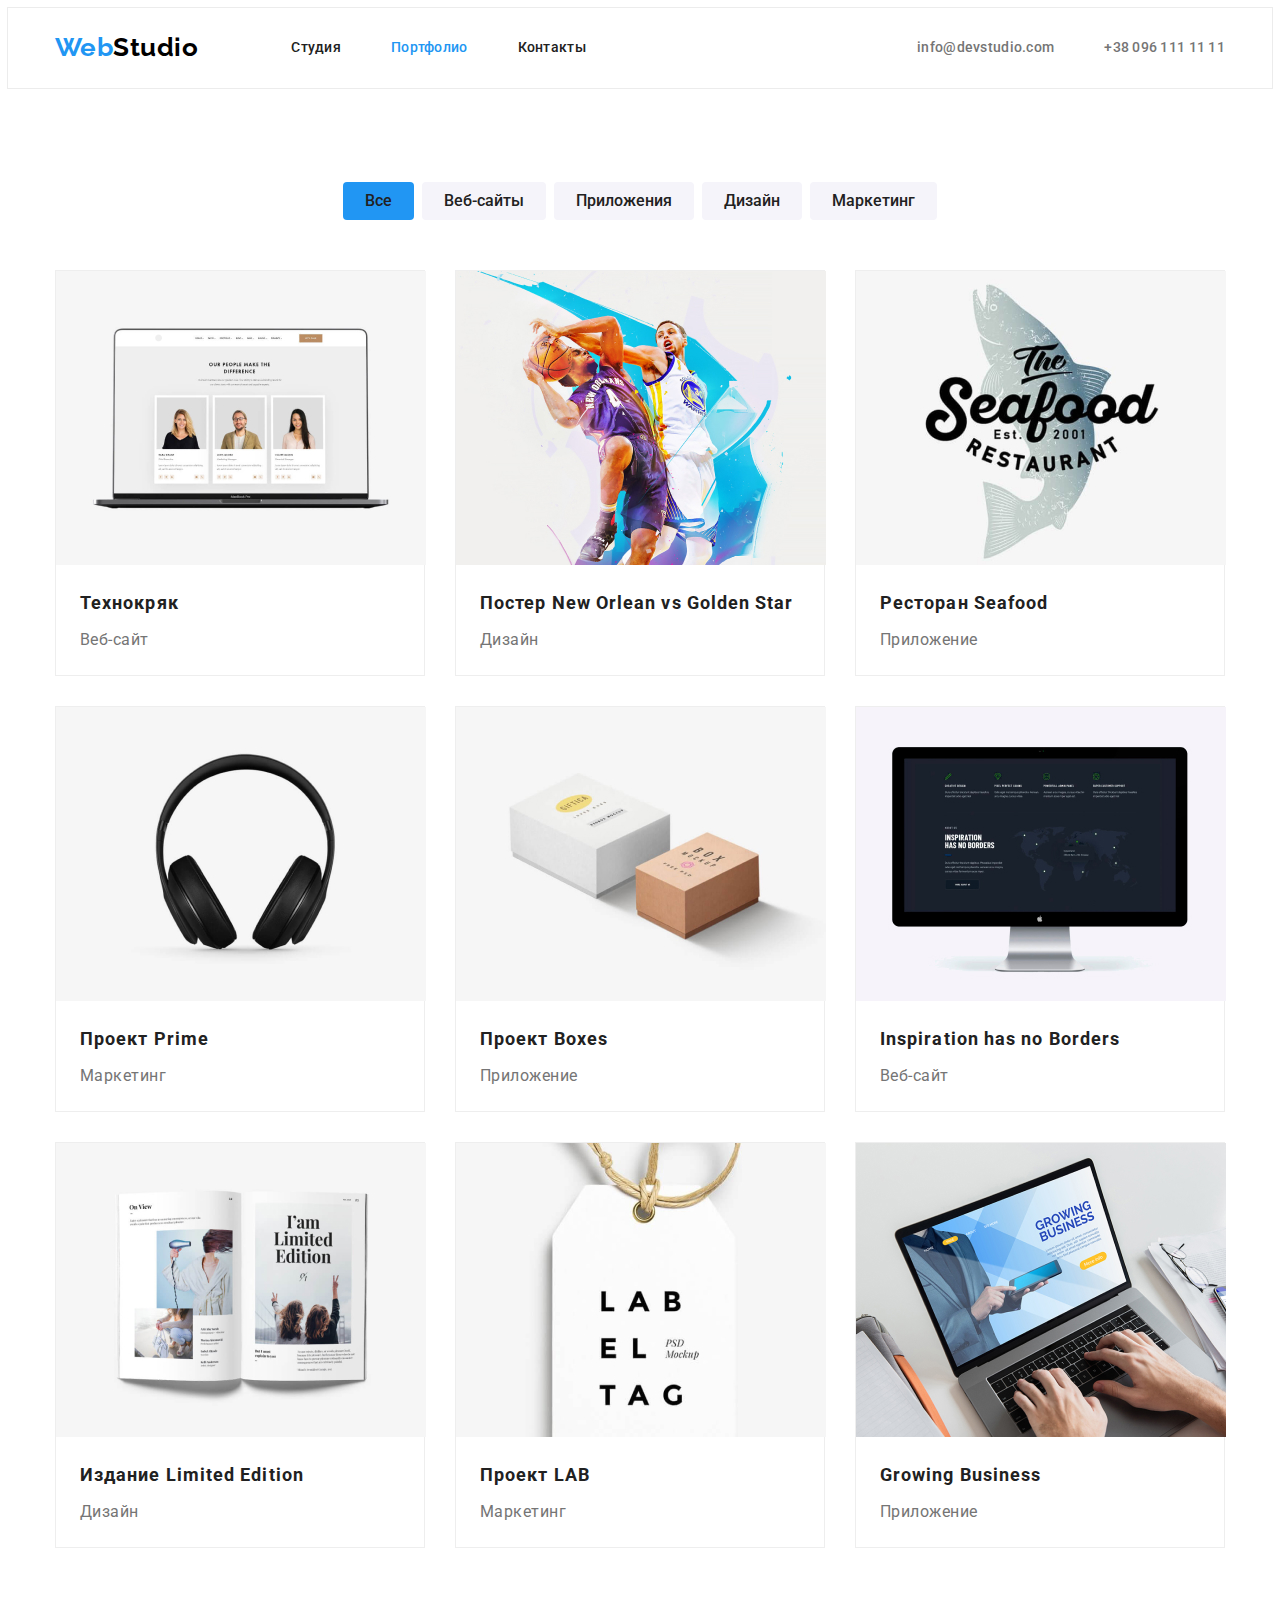
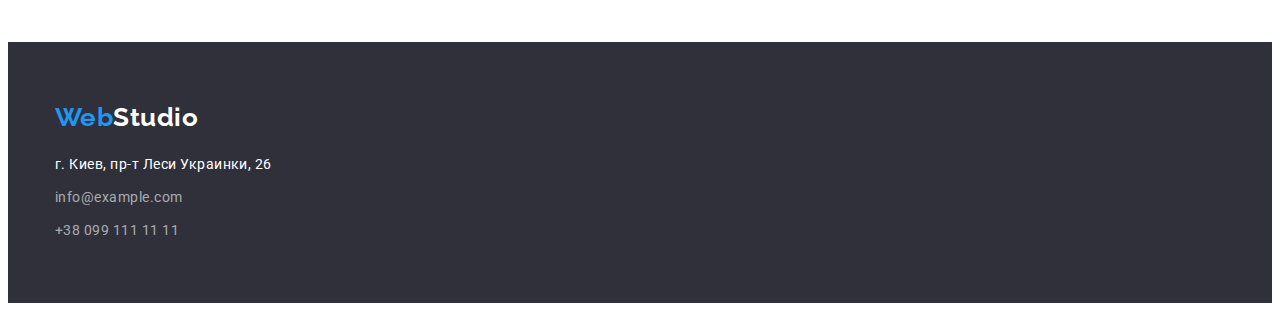
==== portfolio.html @ f33a7b60 "Initial commit" ====
<!DOCTYPE html>
<html lang="ru">

<head>
    <meta charset="UTF-8">
    <meta http-equiv="X-UA-Compatible" content="IE=edge">
    <meta name="viewport" content="width=device-width, initial-scale=1.0">
    <title>Document</title>
    <link rel="preconnect" href="https://fonts.googleapis.com">
    <link rel="preconnect" href="https://fonts.gstatic.com" crossorigin>
    <link href="https://fonts.googleapis.com/css2?family=Raleway:wght@700&family=Roboto:wght@400;500;700;900&display=swap"
        rel="stylesheet">
    <link rel="stylesheet" href="https://cdnjs.cloudflare.com/ajax/libs/modern-normalize/1.1.0/modern-normalize.min.css"
        integrity="sha512-wpPYUAdjBVSE4KJnH1VR1HeZfpl1ub8YT/NKx4PuQ5NmX2tKuGu6U/JRp5y+Y8XG2tV+wKQpNHVUX03MfMFn9Q=="
        crossorigin="anonymous" referrerpolicy="no-referrer" />
    <link rel="stylesheet" href="./css/styles.css">
</head>

<body>
    <header class="header">
        <div class="container main-nav">
            <nav class="nav">
                <a href="./index.html" class="logo">Web<span class="logo-header">Studio</span></a>
                <ul class="site-nav">
                    <li class="item"><a href="./index.html" class="link">Студия</a></li>
                    <li class="item"><a href="./portfolio.html" class="link current">Портфолио</a></li>
                    <li class="item"><a href="" class="link">Контакты</a></li>
                </ul>
            </nav>
            
            <ul class="contact-nav">
                <li class="item"><a href="mailto:info@devstudio.com" class="link">info@devstudio.com</a></li>
                <li class="item"><a href="tel:+380961111111" class="link">+38 096 111 11 11</a></li>
            </ul>
        </div>  
    </header>

    <main>
            <section class="section filter">
                <div class="container portfolio">
                    <ul class="filter-nav">
                        <li class="item-filter">
                            <button type="button" class="button-filter current">Все</button>
                        </li>
                        <li class="item-filter">
                            <button type="button" class="button-filter">Веб-сайты</button>
                        </li>
                        <li class="item-filter">
                            <button type="button" class="button-filter">Приложения</button>
                        </li>
                        <li class="item-filter">
                            <button type="button" class="button-filter">Дизайн</button>
                        </li>
                        <li class="item-filter">
                            <button type="button" class="button-filter">Маркетинг</button>
                        </li>
                    </ul>
                
                    <ul class="work-examples">
                        <li class="item">
                            <a href="">
                                <img src="./images/Portfolio/technocrack.jpg" alt="Пример сайта" width="370">
                                <div class="examples-name">
                                    <h2 class="examples-title">Технокряк</h2>
                                    <p class="examples-text">Веб-сайт</p>
                                </div>
                            </a>
                        </li>
                        <li class="item">
                            <a href="">
                                <img src="./images/Portfolio/new-orleans-vs-golden-star.jpg" alt="Постер с баскетболистами" width="370">
                                <div class="examples-name">
                                    <h2 class="examples-title">Постер <span lang="en">New Orlean vs Golden Star</span></h2>
                                    <p class="examples-text">Дизайн</p>
                                </div>
                                
                            </a>
                        </li>
                        <li class="item">
                            <a href="">
                                <img src="./images/Portfolio/restaurant-seafood.jpg" alt="Рыбный ресторан (лого)" width="370">
                                <div class="examples-name">
                                    <h2 class="examples-title">Ресторан <span lang="en">Seafood</span></h2>
                                    <p class="examples-text">Приложение</p>
                                </div>
                            </a>
                        </li>
                        <li class="item">
                            <a href="">
                                <img src="./images/Portfolio/project-prime.jpg" alt="Наушники" width="370">
                                <div class="examples-name">
                                    <h2 class="examples-title">Проект <span lang="en">Prime</span></h2>
                                    <p class="examples-text">Маркетинг</p>
                                </div>  
                            </a>
                        </li>
                        <li class="item">
                            <a href="">
                                <img src="./images/Portfolio/boxes-project.jpg" alt="Коробки" width="370">
                                <div class="examples-name">
                                    <h2 class="examples-title">Проект <span lang="en">Boxes</span></h2>
                                    <p class="examples-text">Приложение</p>
                                </div>
                                
                            </a>
                        </li>
                        <li class="item">
                            <a href="">
                                <img src="./images/Portfolio/inspiration-has-no-borders.jpg" alt="Монитор" width="370">
                                <div class="examples-name">
                                    <h2 class="examples-title"><span lang="en">Inspiration has no Borders</span></h2>
                                    <p class="examples-text">Веб-сайт</p>
                                </div>
                                
                            </a>
                        </li>
                        <li class="item">
                            <a href="">
                                <img src="./images/Portfolio/limited-edition.jpg" alt="Журнал" width="370">
                                <div class="examples-name">
                                    <h2 class="examples-title">Издание <span lang="en">Limited Edition</span></h2>
                                    <p class="examples-text">Дизайн</p>
                                </div>
                                
                            </a>
                        </li>
                        <li class="item">
                            <a href="">
                                <img src="./images/Portfolio/lab-project.jpg" alt="Лейбл" width="370">
                                <div class="examples-name">
                                    <h2 class="examples-title">Проект <span lang="en">LAB</span></h2>
                                    <p class="examples-text">Маркетинг</p>
                                </div>
                                
                            </a>
                        </li>
                        <li class="item">
                            <a href="">
                                <img src="./images/Portfolio/growing-business.jpg" alt="Ноутбук" width="370">
                                <div class="examples-name">
                                    <h2 class="examples-title"><span lang="en">Growing Business</span></h2>
                                    <p class="examples-text">Приложение</p>
                                </div>
                                
                            </a>
                        </li>
                    </ul>
                </div>
            </section> 
        
     
    </main>

    <footer class="footer">
        <div class="container">
            <a href="./index.html" class="logo-secondary">Web<span class="logo-footer">Studio</span></a>
            <address class="address">
                <p class="location">г. Киев, пр-т Леси Украинки, 26</p>
                <ul class="contact-footer">
                    <li><a href="mailto:info@example.com" class="link">info@example.com</a></li>
                    <li><a href="tel:+380991111111" class="link">+38 099 111 11 11</a></li>
                </ul>
            </address>
        </div>
    </footer>

</body>

</html>
---- css/styles.css ----
/* цвет основного текста #212121 */
/* вторичный цвет #757575 */
/* белый #FFFFFF */
/* при наведении + лого #2196F3 */
/* кнопка #188CE8 */
/* футер (меил + тел) rgba(255, 255, 255, 0.6); */
/* background шапка + футер #2F303A */
/* background вторичный #F5F4FA */

:root {
    --primery-text-color: #212121;
    --secondary-color: #757575;
    --accent-color: #2196F3;
    --primery-button-color: #188CE8;
    --white-color: #ffffff;
    --black-color: #000000;
    --background-darkgray-color: #2F303A;
    --background-lightgray-color: #F5F4FA;
    --transparency-white-color:rgba(255, 255, 255, 0.6);
    --line-header: #ECECEC

}

html {
    box-sizing: border-box;
}

*,
*::before,
*::after {
    box-sizing: inherit;
}

body { 
    background: var(--white-color);
    color: var(--primery-text-color);
    font-family: Roboto, sans-serif;
    letter-spacing: 0.03em;
}

a {
    text-decoration: none;
}

ul {
    margin: 0;
    padding: 0;
    list-style: none;
}

img {
    display: block;
}

.section {
    padding-top: 94px;
    padding-bottom: 94px;
}

.section.advantage {
    padding-bottom: 0;
}


.container {
    width: 1200px;
    padding-left: 15px;
    padding-right: 15px;
    margin: 0 auto;
}


.logo {
    display: block;
    padding-top: 24px;
    padding-bottom: 25px;

    color: var(--accent-color);
    font-family: Raleway, sans-serif;
    font-weight: 700;
    font-size: 26px;
    line-height: 1.19;
}

.logo-header {
    color: var(--black-color);
}

.logo-footer {
    color: var(--white-color);
}

/* Навигация сайта */

.header {
    outline: 1px solid var(--line-header);
}

.main-nav {
    display: flex;
    align-items: center;
}

.nav {
    display: flex;
    align-items: center;
}

.site-nav {
    display: flex;
    margin-left: 93px;
}

.site-nav .item:not(:last-child) {
    margin-right: 50px;
}

.site-nav .link {
    display: block;
    padding-top: 32px;
    padding-bottom: 32px;

    color: var(--primery-text-color);
    font-family: 'Roboto';
    font-weight: 500;
    font-size: 14px;
    line-height: 1.14;
    letter-spacing: 0.02em;
}

.site-nav .link.current {
    color: var(--accent-color);
}

.contact-nav {
    display: flex;
    margin-left: auto;
}

.contact-nav .item:not(:last-child) {
    margin-right: 50px;
}

.contact-nav .link {
    display: block;
    padding-top: 32px;
    padding-bottom: 32px;

    color: var(--secondary-color);
    font-weight: 500;
    font-size: 14px;
    line-height: 1.14;
    letter-spacing: 0.02em;
}

.site-nav .link:hover,
.site-nav .link:focus,
.contact-nav .link:hover,
.contact-nav .link:focus {
    color: var(--accent-color);
}

/* Шапка сайта */

.hero {
    background-color: var(--background-darkgray-color);
    text-align: center;
    padding-top: 200px;
    padding-bottom: 200px; 
}

.hero-title {
    margin: 0 auto;
    width: 696px;

    color: var(--white-color);
    font-weight: 900;
    font-size: 44px;
    line-height: 1.36;
    letter-spacing: 0.06em;
    text-transform: uppercase;
}

.hero-button {
    padding: 10px 32px;
    margin-top: 30px;

    background-color: var(--primery-button-color);
    color: var(--white-color);
    border: none;
    cursor: pointer;
    font-family: inherit;
    font-weight: 700;
    font-size: 16px;
    line-height: 1.88;
    align-items: center;
    text-align: center;
    letter-spacing: 0.06em;
    filter: drop-shadow(0px 4px 4px rgba(0, 0, 0, 0.25));
}

.hero-button:hover, .hero-button:focus {
    background-color: var(--accent-color);
}

/* Особенности */

.section-title {
    margin-top: 0;
    margin-bottom: 50px;

    color: var(--primery-text-color);
    font-weight: 700;
    font-size: 36px;
    line-height: 42px;
    text-align: center;
}

.features {
    display: flex;
}

.features li:not(:last-child) {
    margin-right: 30px;
}

.features-title {
    margin-top: 0;
    margin-bottom: 10px;

    color: var(--primery-text-color);
    font-weight: 700;
    font-size: 14px;
    line-height: 1.14;
    text-transform: uppercase;
}

.features-text {
    margin-top: 0;
    margin-bottom: 0;

    color: var(--secondary-color);
    font-size: 14px;
    line-height: 1.71;
}

/*Чем мы занимаемся*/

.about-us {
    display: flex;
}

.about-us li:not(:last-child) {
    margin-right: 30px;
}


/* Наша команда */

.team {
    background-color: var(--background-lightgray-color);
}

.our-team {
    display: flex;
}

.team-card {
    background-color: var(--white-color);
    box-shadow: 0px 1px 3px rgba(0, 0, 0, 0.12), 0px 1px 1px rgba(0, 0, 0, 0.14), 0px 2px 1px rgba(0, 0, 0, 0.2);
    border-radius: 0px 0px 4px 4px;
}

.team-card:not(:last-child) {
    margin-right: 30px;
}


.team-name {
    margin-top: 0;
    margin-bottom: 10px;

    color: var(--primery-text-color);
    font-weight: 500;
    font-size: 16px;
    line-height: 1.19;
    text-align: center;
}

.job-title {
    margin-top: 0;
    margin-bottom: 0;

    color: var(--secondary-color);
    font-size: 16px;
    line-height: 1.19;
    text-align: center;
}

.team-name-job {
    padding: 30px 0;
}


/* Футер */

.footer {
    padding: 60px 0 60px 0;
    background-color: var(--background-darkgray-color);
}

.logo-secondary {
        display: block;
        margin-bottom: 20px;
        
        color: var(--accent-color);
        font-family: Raleway, sans-serif;
        font-weight: 700;
        font-size: 26px;
        line-height: 1.19;
}


.location {
    margin-top: 0;
    margin-bottom: 9px;
    color: var(--white-color);
    font-style: normal;
    font-size: 14px;
    line-height: 1.71;
}

.contact-footer li:not(:last-child) {
    margin-bottom: 9px;
}

.contact-footer .link {
    color: var(--transparency-white-color);
    font-style: normal;
    font-size: 14px;
    line-height: 1.71;
}

.contact-footer .link:hover, .contact-footer .link:focus {
    color: var(--accent-color);
}


/* Страница портфолио */


.filter-nav {
    display: flex;
    margin-bottom: 50px;
    justify-content: center;
}

.filter .item-filter:not(:last-child) {
    margin-right: 8px;
}

.button-filter {
    border-radius: 4px;
    padding: 6px 22px;

    background-color: var(--background-lightgray-color);
    color: var(--primery-text-color);
    font-family: inherit;
    border: none;
    cursor: pointer;
    font-weight: 500;
    font-size: 16px;
    line-height: 1.62;
    text-align: center;
}

.button-filter:hover, .button-filter:focus {
    background-color: var(--accent-color);
}

.filter .button-filter.current {
    background-color: var(--accent-color);
}

.work-examples {
    display: flex;
    flex-wrap: wrap;
}

.work-examples .item {
    width: 370px;
    margin-right: 30px;
    margin-bottom: 30px;
    border: 1px solid #EEEEEE;
}

.work-examples .item:nth-child(3n) {
    margin-right: 0;
}

.work-examples .item:nth-last-child(-n+3) {
    margin-bottom: 0;
}

.examples-name {
    margin: 20px 24px;
}


.examples-title {
    margin-top: 0;
    margin-bottom: 4px;

    color: var(--primery-text-color);
    font-weight: 700;
    font-size: 18px;
    line-height: 2;
    letter-spacing: 0.06em;
}

.examples-text {
    margin-top: 0;
    margin-bottom: 0;

    color: var(--secondary-color);
    font-size: 16px;
    line-height: 1.88;
}
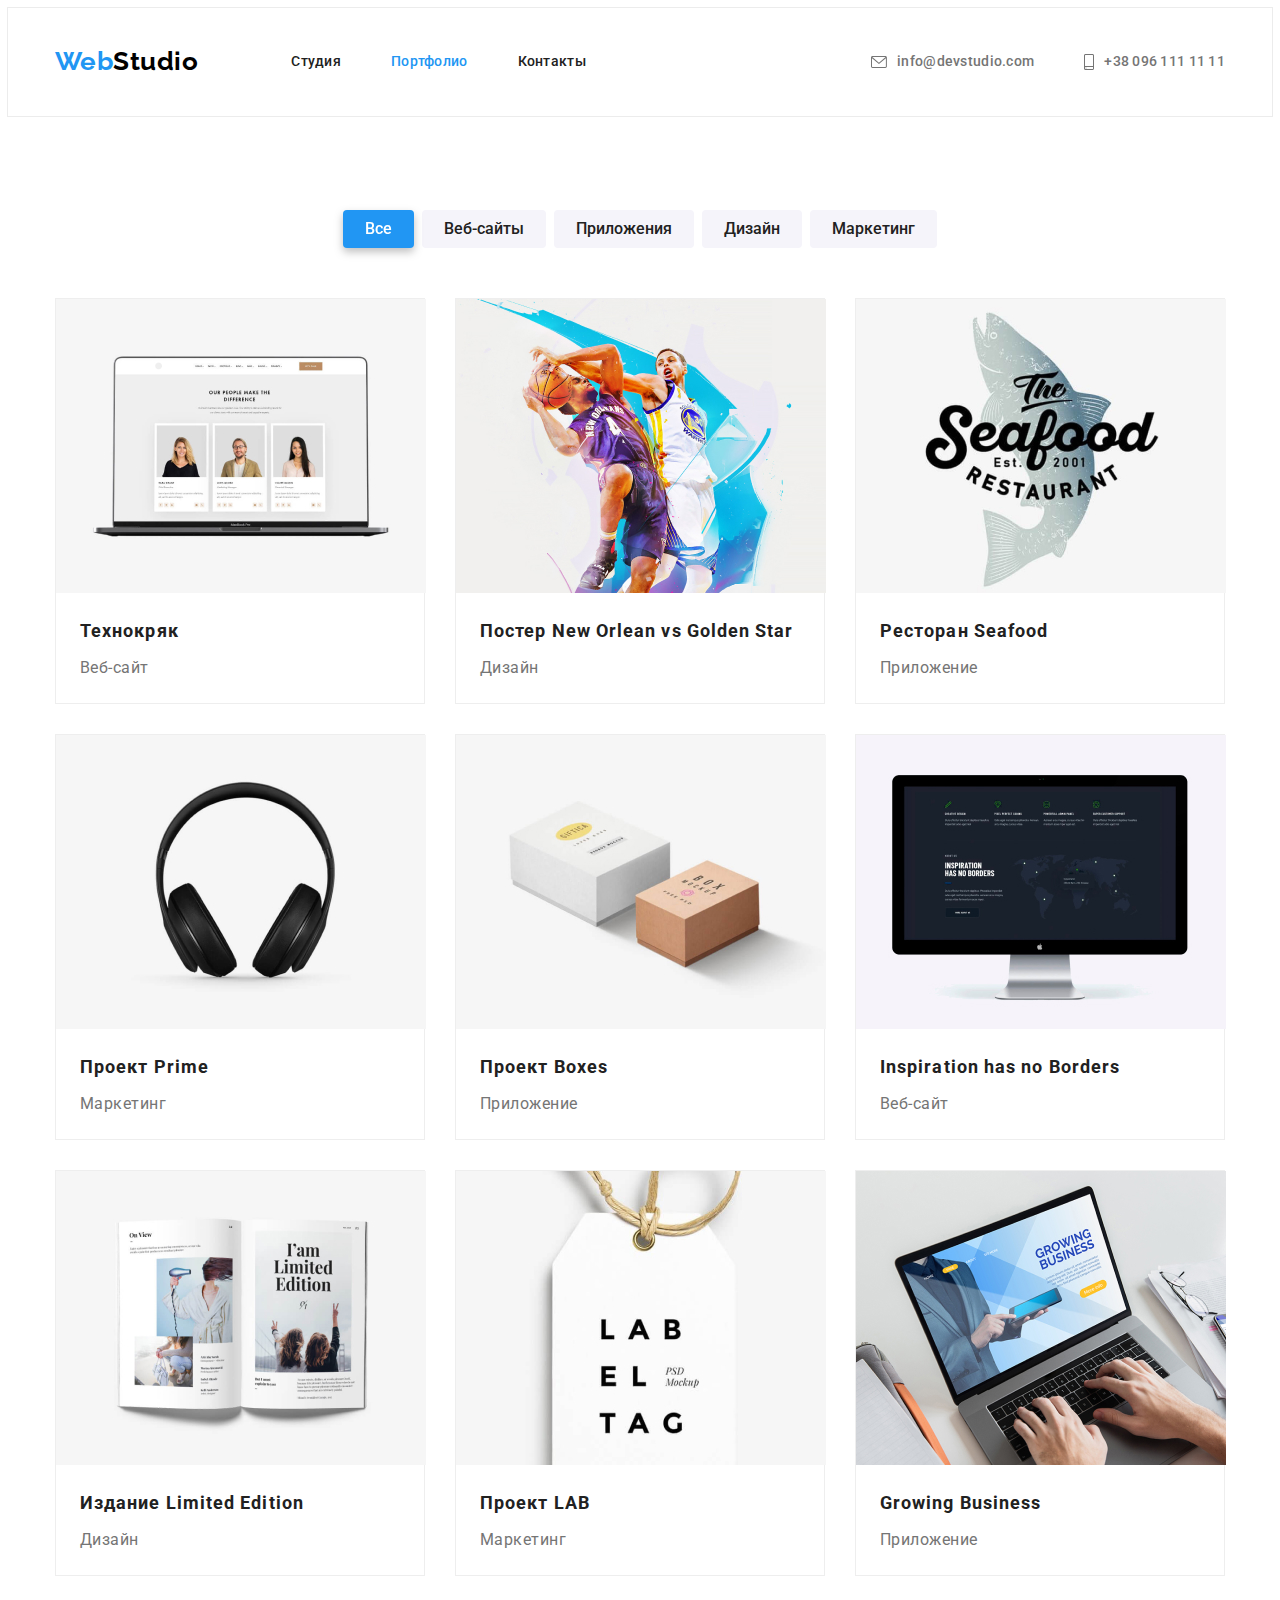
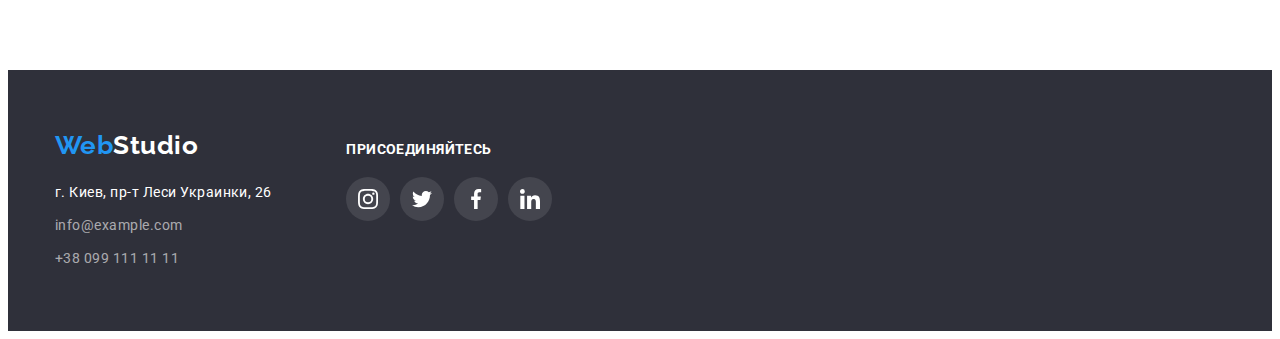
==== commit cd2d499d: "Добавляет иконки" ====
--- a/portfolio.html
+++ b/portfolio.html
@@ -29,8 +29,18 @@
             </nav>
             
             <ul class="contact-nav">
-                <li class="item"><a href="mailto:info@devstudio.com" class="link">info@devstudio.com</a></li>
-                <li class="item"><a href="tel:+380961111111" class="link">+38 096 111 11 11</a></li>
+                <li class="item contact-item"><a href="mailto:info@devstudio.com" class="link">
+                        <svg class="contact-icon" width="16" height="12">
+                            <use href="./images/icons.svg#icon-envelope"></use>
+                        </svg>
+                        <p>info@devstudio.com</p>
+                    </a></li>
+                <li class="item"><a href="tel:+380961111111" class="link">
+                        <svg class="contact-icon" width="10" height="16">
+                            <use href="./images/icons.svg#icon-smartphone"></use>
+                        </svg>
+                        <p>+38 096 111 11 11</p>
+                    </a></li>
             </ul>
         </div>  
     </header>
@@ -58,7 +68,7 @@
                 
                     <ul class="work-examples">
                         <li class="item">
-                            <a href="">
+                            <a class="example-item" href="">
                                 <img src="./images/Portfolio/technocrack.jpg" alt="Пример сайта" width="370">
                                 <div class="examples-name">
                                     <h2 class="examples-title">Технокряк</h2>
@@ -67,7 +77,7 @@
                             </a>
                         </li>
                         <li class="item">
-                            <a href="">
+                            <a class="example-item" href="">
                                 <img src="./images/Portfolio/new-orleans-vs-golden-star.jpg" alt="Постер с баскетболистами" width="370">
                                 <div class="examples-name">
                                     <h2 class="examples-title">Постер <span lang="en">New Orlean vs Golden Star</span></h2>
@@ -77,7 +87,7 @@
                             </a>
                         </li>
                         <li class="item">
-                            <a href="">
+                            <a class="example-item" href="">
                                 <img src="./images/Portfolio/restaurant-seafood.jpg" alt="Рыбный ресторан (лого)" width="370">
                                 <div class="examples-name">
                                     <h2 class="examples-title">Ресторан <span lang="en">Seafood</span></h2>
@@ -86,7 +96,7 @@
                             </a>
                         </li>
                         <li class="item">
-                            <a href="">
+                            <a class="example-item" href="">
                                 <img src="./images/Portfolio/project-prime.jpg" alt="Наушники" width="370">
                                 <div class="examples-name">
                                     <h2 class="examples-title">Проект <span lang="en">Prime</span></h2>
@@ -95,7 +105,7 @@
                             </a>
                         </li>
                         <li class="item">
-                            <a href="">
+                            <a class="example-item" href="">
                                 <img src="./images/Portfolio/boxes-project.jpg" alt="Коробки" width="370">
                                 <div class="examples-name">
                                     <h2 class="examples-title">Проект <span lang="en">Boxes</span></h2>
@@ -105,7 +115,7 @@
                             </a>
                         </li>
                         <li class="item">
-                            <a href="">
+                            <a class="example-item" href="">
                                 <img src="./images/Portfolio/inspiration-has-no-borders.jpg" alt="Монитор" width="370">
                                 <div class="examples-name">
                                     <h2 class="examples-title"><span lang="en">Inspiration has no Borders</span></h2>
@@ -115,7 +125,7 @@
                             </a>
                         </li>
                         <li class="item">
-                            <a href="">
+                            <a class="example-item" href="">
                                 <img src="./images/Portfolio/limited-edition.jpg" alt="Журнал" width="370">
                                 <div class="examples-name">
                                     <h2 class="examples-title">Издание <span lang="en">Limited Edition</span></h2>
@@ -125,7 +135,7 @@
                             </a>
                         </li>
                         <li class="item">
-                            <a href="">
+                            <a class="example-item" href="">
                                 <img src="./images/Portfolio/lab-project.jpg" alt="Лейбл" width="370">
                                 <div class="examples-name">
                                     <h2 class="examples-title">Проект <span lang="en">LAB</span></h2>
@@ -135,7 +145,7 @@
                             </a>
                         </li>
                         <li class="item">
-                            <a href="">
+                            <a class="example-item" href="">
                                 <img src="./images/Portfolio/growing-business.jpg" alt="Ноутбук" width="370">
                                 <div class="examples-name">
                                     <h2 class="examples-title"><span lang="en">Growing Business</span></h2>
@@ -153,14 +163,50 @@
 
     <footer class="footer">
         <div class="container">
-            <a href="./index.html" class="logo-secondary">Web<span class="logo-footer">Studio</span></a>
-            <address class="address">
-                <p class="location">г. Киев, пр-т Леси Украинки, 26</p>
-                <ul class="contact-footer">
-                    <li><a href="mailto:info@example.com" class="link">info@example.com</a></li>
-                    <li><a href="tel:+380991111111" class="link">+38 099 111 11 11</a></li>
+            <div class="footer-container">
+                <a href="./index.html" class="logo-secondary">Web<span class="logo-footer">Studio</span></a>
+                <address class="address">
+                    <p class="location">г. Киев, пр-т Леси Украинки, 26</p>
+                    <ul class="contact-footer">
+                        <li><a href="mailto:info@example.com" class="link">info@example.com</a></li>
+                        <li><a href="tel:+380991111111" class="link">+38 099 111 11 11</a></li>
+                    </ul>
+                </address>
+            </div>
+            <div class="footer-container">
+                <h3 class="footer-join">присоединяйтесь</h3>
+                <ul class="footer-network">
+                    <li class="footer-network-item">
+                        <a class="footer-network-link" href="http://" aria-label="instagram">
+                            <svg class="footer-network-icon" width="20" height="20">
+                                <use href="./images/icons.svg#icon-instagram"></use>
+                            </svg>
+                        </a>
+                    </li>
+                    <li class="footer-network-item">
+                        <a class="footer-network-link" href="http://" aria-label="twitter">
+                            <svg class="footer-network-icon" width="20" height="20">
+                                <use href="./images/icons.svg#icon-twitter"></use>
+                            </svg>
+                        </a>
+                    </li>
+                    <li class="footer-network-item">
+                        <a class="footer-network-link" href="http://" aria-label="facebook">
+                            <svg class="footer-network-icon" width="20" height="20">
+                                <use href="./images/icons.svg#icon-facebook"></use>
+                            </svg>
+                        </a>
+                    </li>
+                    <li class="footer-network-item">
+                        <a class="footer-network-link" href="http://" aria-label="linkedin">
+                            <svg class="footer-network-icon" width="20" height="20">
+                                <use href="./images/icons.svg#icon-linkedin"></use>
+                            </svg>
+                        </a>
+                    </li>
                 </ul>
-            </address>
+            </div>
+        
         </div>
     </footer>
 
--- a/css/styles.css
+++ b/css/styles.css
@@ -17,7 +17,8 @@
     --background-darkgray-color: #2F303A;
     --background-lightgray-color: #F5F4FA;
     --transparency-white-color:rgba(255, 255, 255, 0.6);
-    --line-header: #ECECEC
+    --line-header: #ECECEC;
+    --icon-grey-color: #AFB1B8;
 
 }
 
@@ -137,12 +138,14 @@
     margin-left: auto;
 }
 
+
 .contact-nav .item:not(:last-child) {
     margin-right: 50px;
 }
 
 .contact-nav .link {
-    display: block;
+    display: flex;
+    align-items: center;
     padding-top: 32px;
     padding-bottom: 32px;
 
@@ -160,13 +163,34 @@
     color: var(--accent-color);
 }
 
+
+
+.contact-icon {
+    fill: currentColor;
+    margin-right: 10px;
+}
+
+
+
+
 /* Шапка сайта */
 
 .hero {
-    background-color: var(--background-darkgray-color);
+    max-width: 1600px;
+    margin-right: auto;
+    margin-left: auto;
     text-align: center;
     padding-top: 200px;
-    padding-bottom: 200px; 
+    padding-bottom: 200px;
+
+    background-color: var(--background-darkgray-color);
+    background-image: linear-gradient(to right,
+        rgba(47, 48, 58, 0.4),
+        rgba(47, 48, 58, 0.4)),
+        url(../images/bg.jpg);
+    background-repeat: no-repeat;
+    background-position: center;
+    background-size: cover;
 }
 
 .hero-title {
@@ -224,6 +248,17 @@
     margin-right: 30px;
 }
 
+.features-icon-container {
+    display: flex;
+    height: 120px;
+    margin-bottom: 30px;
+    align-items: center;
+    justify-content: center;
+    
+    background-color: var(--background-lightgray-color);
+}
+
+
 .features-title {
     margin-top: 0;
     margin-bottom: 10px;
@@ -300,6 +335,83 @@
 .team-name-job {
     padding: 30px 0;
 }
+
+.team-network {
+    display: flex;
+    justify-content: center;
+    margin-top: 16px;
+}
+
+.team-network-item {
+    width: 44px;
+    height: 44px;
+}
+
+
+.team-network-item:not(last-child) {
+    margin-right: 10px;  
+}
+
+.team-network-link {
+    display: flex;
+    align-items: center;
+    justify-content: center;
+    height: 100%;
+    
+    color: var(--icon-grey-color);
+    background-color: var(--white-color);
+    border-radius: 50%;
+}
+
+.team-network-link:hover,
+.team-network-link:focus {
+    background-color: var(--accent-color);
+    color: var(--white-color);
+}
+
+.team-network-icon {
+    fill: currentColor;
+}
+
+
+/* Клиенты */
+
+.client-list {
+    display: flex;
+    justify-content: center;
+}
+
+
+.client-item:not(:last-child){
+    margin-right: 30px;
+}
+
+.client-item {
+    width: 170px;
+    height: 92px;
+}
+
+.client-link {
+    display: flex;
+    height: 100%;
+    align-items: center;
+    justify-content: center;
+    color: var(--icon-grey-color);
+    border: 1px solid var(--icon-grey-color);
+    border-radius: 4px;
+}
+
+.client-link:hover,
+.client-link:focus {
+    color: var(--accent-color);
+    border: 1px solid var(--accent-color)
+}
+
+.client-icon {
+    fill: currentColor;
+}
+
+
 
 
 /* Футер */
@@ -345,6 +457,63 @@
     color: var(--accent-color);
 }
 
+.footer-container {
+    display: inline-grid;
+    align-items: baseline;
+}
+
+.footer-container:not(:last-child) {
+    margin-right: 70px;
+}
+
+.footer-join {
+    margin-top: 0;
+    margin-bottom: 20px;
+    font-weight: 700;
+    font-size: 14px;
+    line-height: 16px;
+    letter-spacing: 0.03em;
+    text-transform: uppercase;
+    color: var(--white-color)
+}
+
+.footer-network {
+    display: flex;
+    justify-content: center;
+}
+
+.footer-network-item:not(:last-child) {
+    margin-right: 10px;
+}
+
+.footer-network-item {
+    width: 44px;
+    height: 44px;
+}
+
+
+.footer-network-link {
+    display: flex;
+    align-items: center;
+    justify-content: center;
+    height: 100%;
+    
+    color: var(--white-color);
+    background-color: rgba(255, 255, 255, 0.1);
+    border-radius: 50%;
+}
+
+.footer-network-link:hover,
+.footer-network-link:focus {
+    background-color: var(--accent-color);
+}
+
+.footer-network-icon {
+    fill: currentColor;
+}
+
+
+
 
 /* Страница портфолио */
 
@@ -375,11 +544,15 @@
 }
 
 .button-filter:hover, .button-filter:focus {
+    color: var(--white-color);
     background-color: var(--accent-color);
+    filter: drop-shadow(0px 4px 4px rgba(0, 0, 0, 0.25));
 }
 
 .filter .button-filter.current {
     background-color: var(--accent-color);
+    color: var(--white-color);
+    filter: drop-shadow(0px 4px 4px rgba(0, 0, 0, 0.25));
 }
 
 .work-examples {
@@ -391,7 +564,6 @@
     width: 370px;
     margin-right: 30px;
     margin-bottom: 30px;
-    border: 1px solid #EEEEEE;
 }
 
 .work-examples .item:nth-child(3n) {
@@ -400,6 +572,15 @@
 
 .work-examples .item:nth-last-child(-n+3) {
     margin-bottom: 0;
+}
+
+.example-item {
+    display: block;
+    border: 1px solid #EEEEEE;
+}
+
+.example-item:hover {
+        box-shadow: 0px 1px 1px rgba(0, 0, 0, 0.12), 0px 4px 4px rgba(0, 0, 0, 0.06), 1px 4px 6px rgba(0, 0, 0, 0.16);
 }
 
 .examples-name {
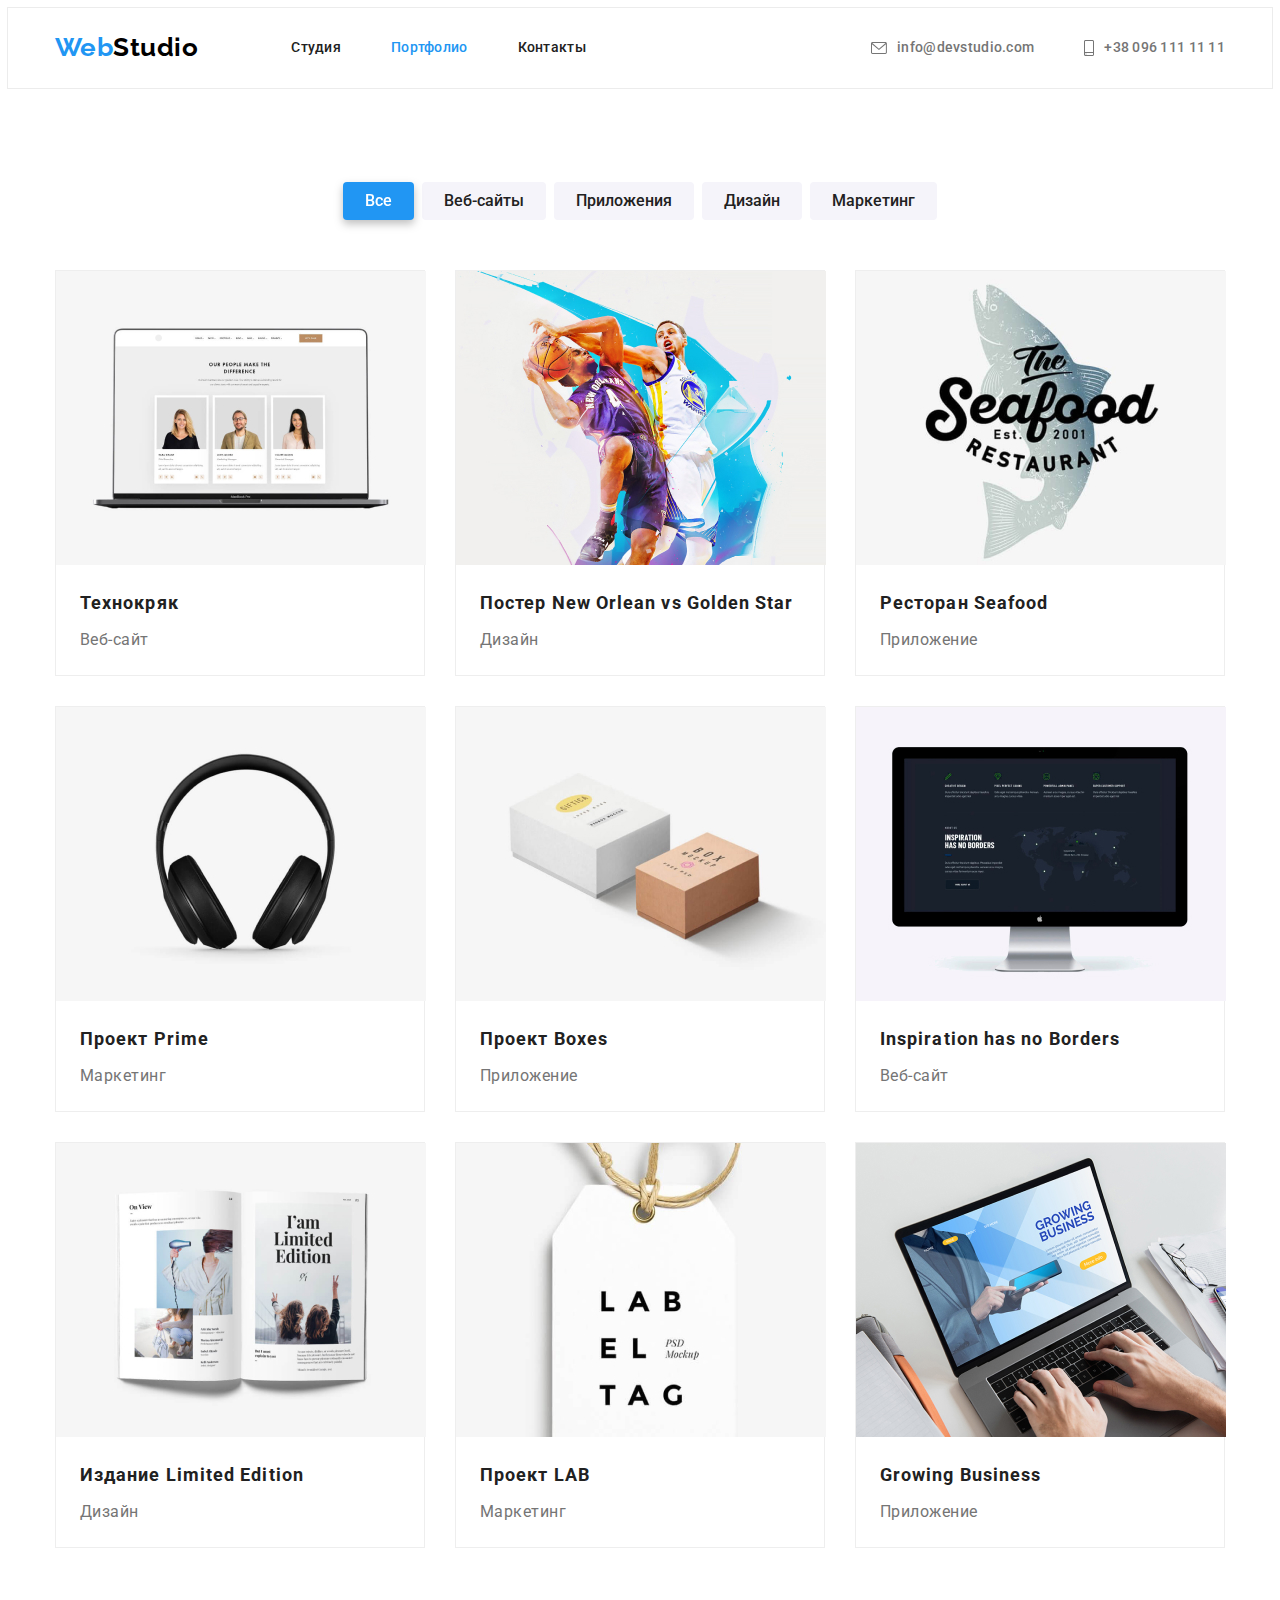
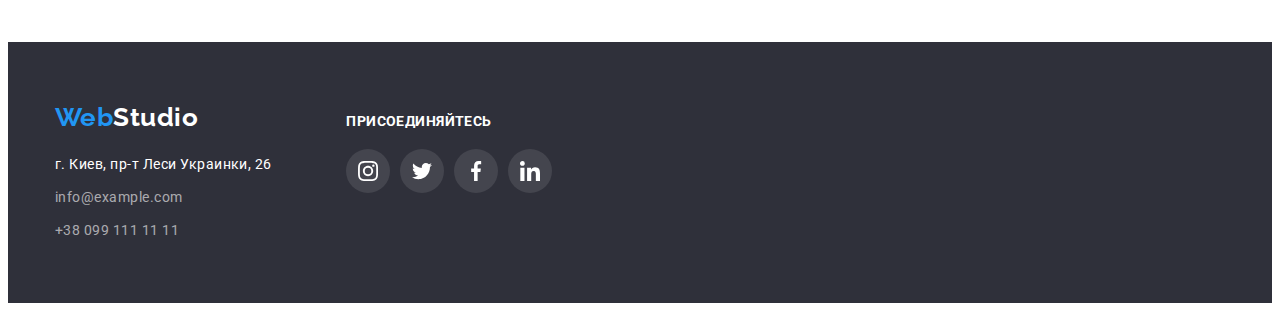
==== commit 7e11f036: "Вносит исправления (убирает тег р из почты и телефона в хедере + закругливает углы в карточках "особ" ====
--- a/portfolio.html
+++ b/portfolio.html
@@ -33,13 +33,13 @@
                         <svg class="contact-icon" width="16" height="12">
                             <use href="./images/icons.svg#icon-envelope"></use>
                         </svg>
-                        <p>info@devstudio.com</p>
+                        info@devstudio.com
                     </a></li>
                 <li class="item"><a href="tel:+380961111111" class="link">
                         <svg class="contact-icon" width="10" height="16">
                             <use href="./images/icons.svg#icon-smartphone"></use>
                         </svg>
-                        <p>+38 096 111 11 11</p>
+                        +38 096 111 11 11
                     </a></li>
             </ul>
         </div>  
--- a/css/styles.css
+++ b/css/styles.css
@@ -254,7 +254,8 @@
     margin-bottom: 30px;
     align-items: center;
     justify-content: center;
-    
+
+    border-radius: 4px;
     background-color: var(--background-lightgray-color);
 }
 
@@ -584,7 +585,7 @@
 }
 
 .examples-name {
-    margin: 20px 24px;
+    padding: 20px 24px;
 }
 
 
